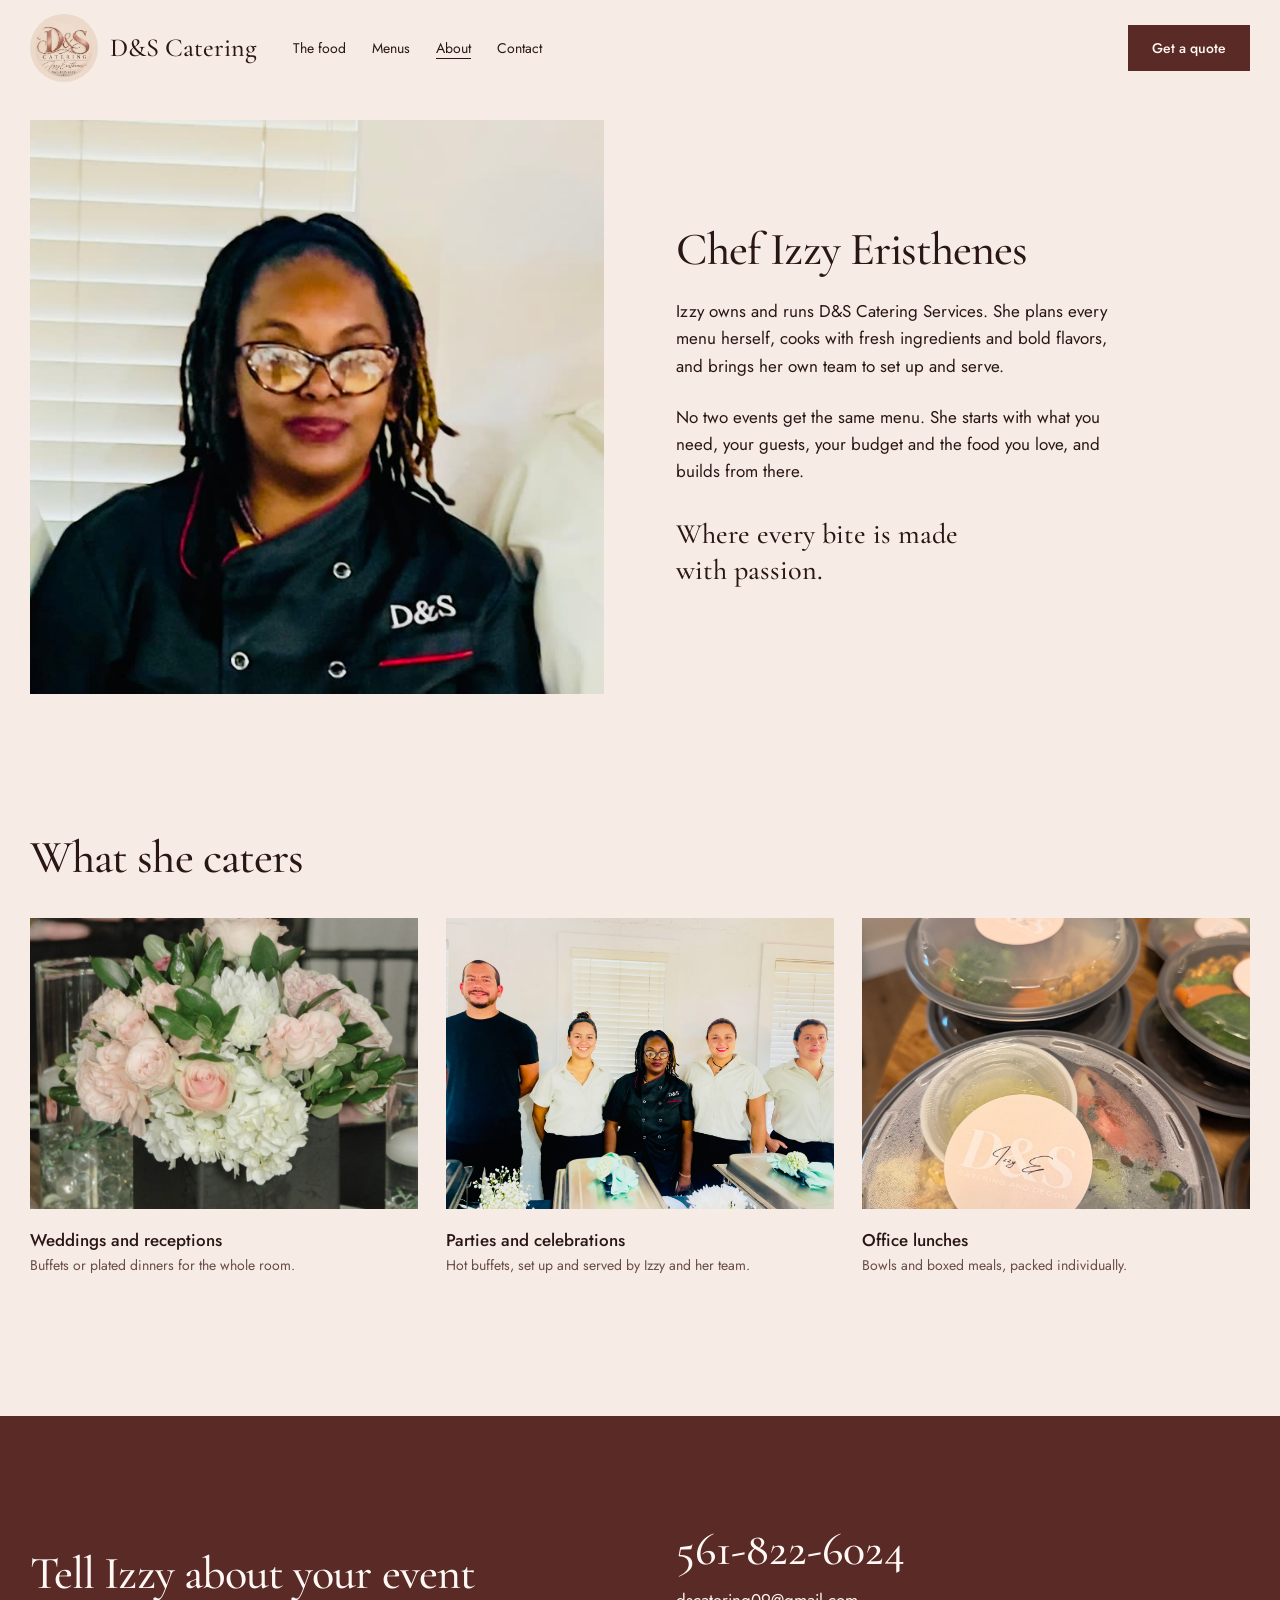
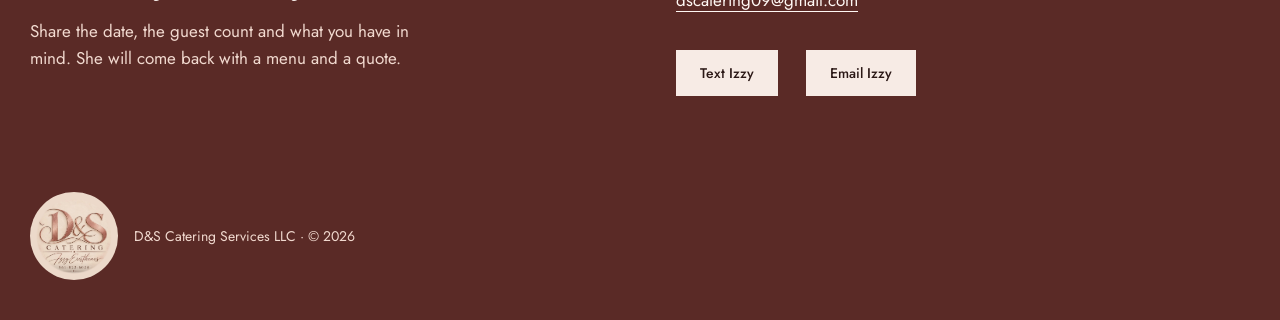
==== about.html @ 4a03cf9d "D&S Catering site draft Co-Authored-By: Claude Opus 5.5 <noreply@anthropic.com>" ====
<!doctype html>
<html lang="en">
<head>
<meta charset="utf-8">
<meta name="viewport" content="width=device-width, initial-scale=1">
<meta name="robots" content="noindex, nofollow">
<title>About Chef Izzy | D&amp;S Catering</title>
<meta name="description" content="Chef Izzy Eristhenes owns and runs D&amp;S Catering Services: weddings, parties and office lunches, each with its own menu.">
<meta property="og:title" content="About Chef Izzy | D&amp;S Catering">
<meta property="og:description" content="Chef Izzy Eristhenes owns and runs D&amp;S Catering Services.">
<meta property="og:image" content="img/team.jpg">
<link rel="icon" href="img/logo.jpg?v=2">
<link rel="preconnect" href="https://fonts.googleapis.com">
<link rel="preconnect" href="https://fonts.gstatic.com" crossorigin>
<link href="https://fonts.googleapis.com/css2?family=Cormorant+Garamond:wght@500&family=Jost:wght@400;500&display=swap" rel="stylesheet">
<link rel="stylesheet" href="site.css">
<script>document.documentElement.classList.add('js')</script>
</head>
<body>

<header class="nav">
  <div class="left">
    <a class="brand" href="index.html" aria-label="D&amp;S Catering home"><img src="img/logo.jpg?v=2" width="900" height="900" alt="D&amp;S Catering logo"><span>D&amp;S Catering</span></a>
    <nav class="links" aria-label="Main">
      <a class="wide" href="index.html#food">The food</a>
      <a href="index.html#menus">Menus</a>
      <a href="about.html" aria-current="page">About</a>
      <a class="wide" href="#contact">Contact</a>
    </nav>
  </div>
  <a class="btn" href="#contact">Get a quote</a>
</header>

<main id="top">
  <section class="who" aria-labelledby="who-h">
    <img class="portrait rise" src="img/izzy.jpg" width="700" height="700" alt="Chef Izzy Eristhenes in her black D&amp;S chef coat">
    <div class="copy">
      <h1 id="who-h" class="rise">Chef Izzy Eristhenes</h1>
      <p class="rise">Izzy owns and runs D&amp;S Catering Services. She plans every menu herself, cooks with fresh ingredients and bold flavors, and brings her own team to set up and serve.</p>
      <p class="rise">No two events get the same menu. She starts with what you need, your guests, your budget and the food you love, and builds from there.</p>
      <p class="motto rise">Where every bite is made with passion.</p>
    </div>
  </section>

  <section class="caters" aria-labelledby="caters-h">
    <h2 id="caters-h" class="rise">What she caters</h2>
    <div class="kinds">
      <figure class="rise">
        <img src="img/centerpiece.jpg" width="948" height="1264" alt="Pink and white flower centerpiece on a reception table" loading="lazy">
        <figcaption><span class="name">Weddings and receptions</span><span class="line">Buffets or plated dinners for the whole room.</span></figcaption>
      </figure>
      <figure class="rise">
        <img src="img/team.jpg" width="1600" height="1130" alt="Chef Izzy with four servers at a buffet" loading="lazy">
        <figcaption><span class="name">Parties and celebrations</span><span class="line">Hot buffets, set up and served by Izzy and her team.</span></figcaption>
      </figure>
      <figure class="rise">
        <img src="img/meal-boxes.jpg" width="1200" height="1600" alt="Individually packed meal bowls with D&amp;S labels" loading="lazy">
        <figcaption><span class="name">Office lunches</span><span class="line">Bowls and boxed meals, packed individually.</span></figcaption>
      </figure>
    </div>
  </section>

  <section class="contact" id="contact" aria-labelledby="contact-h">
    <div class="row">
      <div>
        <h2 id="contact-h" class="rise">Tell Izzy about your event</h2>
        <p class="rise">Share the date, the guest count and what you have in mind. She will come back with a menu and a quote.</p>
      </div>
      <div class="side rise">
        <a class="tel" href="tel:+15618226024">561-822-6024</a>
        <a class="mail link" href="mailto:dscatering09@gmail.com">dscatering09@gmail.com</a>
        <div class="ctas">
          <a class="btn" href="sms:+15618226024">Text Izzy</a>
          <a class="btn" href="mailto:dscatering09@gmail.com?subject=Catering%20quote&amp;body=Hi%20Izzy%2C%0A%0AEvent%20date%3A%20%0AGuests%3A%20%0AWhat%20we%20have%20in%20mind%3A%20">Email Izzy</a>
        </div>
      </div>
    </div>
    <footer class="foot"><img src="img/logo.jpg?v=2" width="900" height="900" alt="D&amp;S Catering logo" loading="lazy"><span>D&amp;S Catering Services LLC &middot; &copy; 2026</span></footer>
  </section>
</main>

<script src="site.js"></script>
</body>
</html>
---- site.css ----
:root{
  --bg:#f7ebe5;--surface:#efdbd1;--ink:#2a1715;--muted:#684c45;--accent:#5a2a26;--accent-ink:#fff8f4;--rose:#8a4b3f;
  --display:"Cormorant Garamond",Georgia,serif;--text:"Jost",system-ui,sans-serif;
  --s1:14px;--s2:17px;--s3:clamp(24px,2.2vw,32px);--s4:clamp(34px,3.6vw,52px);
  --m:30px;--ease:cubic-bezier(.2,.7,.2,1);
}
*{box-sizing:border-box;margin:0;padding:0}
html{background:var(--bg);scroll-behavior:smooth}
body{background:var(--bg);color:var(--ink);font-family:var(--text);font-size:var(--s2);line-height:1.6;-webkit-font-smoothing:antialiased;overflow-x:clip}
img{display:block;max-width:100%}
a{color:inherit}
h1,h2{font-family:var(--display);font-weight:500;letter-spacing:-.02em;line-height:1.04;font-size:var(--s4)}
:focus-visible{outline:2px solid var(--rose);outline-offset:3px}
::selection{background:var(--accent);color:var(--accent-ink)}
.btn{display:inline-flex;align-items:center;justify-content:center;font:500 var(--s1)/1 var(--text);text-decoration:none;background:var(--accent);color:var(--accent-ink);padding:16px 24px;transition:transform .2s var(--ease),background .2s}
.btn:hover{background:#7a3c35}
.btn:active{transform:scale(.97)}
.link{text-decoration:underline;text-underline-offset:5px;transition:color .2s}
.link:hover{color:var(--rose)}

/* nav */
.nav{display:flex;justify-content:space-between;align-items:center;padding:14px var(--m);font-size:var(--s1)}
.nav .left{display:flex;align-items:center;gap:36px}
.brand{display:flex;align-items:center;gap:12px;text-decoration:none}
.brand img{width:68px;height:68px;border-radius:50%}
.brand span{font-family:var(--display);font-size:26px;font-weight:500}
.nav .links{display:flex;gap:26px}
.nav .links a{text-decoration:none}
.nav .links a:hover,.nav .links a[aria-current]{text-decoration:underline;text-underline-offset:5px}

/* home: hero */
.hero{display:grid;grid-template-columns:1fr 1fr;padding:0 var(--m) var(--m);height:calc(100svh - 88px);min-height:600px;max-height:860px}
.hero-copy{display:flex;flex-direction:column;justify-content:center;padding-right:150px}
.hero p{margin-top:24px;max-width:38ch}
.ctas{display:flex;align-items:center;gap:28px;margin-top:36px;flex-wrap:wrap}
.tel{font-family:var(--display);font-size:var(--s3);text-decoration:none;line-height:1;font-weight:500}
.shot{position:relative}
.frames{position:absolute;inset:0;overflow:hidden}
.frames img{position:absolute;inset:0;width:100%;height:100%;object-fit:cover;opacity:0;transition:opacity 1.6s ease}
.frames img.on{opacity:1}
.seal{position:absolute;left:-120px;bottom:56px;width:240px;height:240px;border-radius:50%;border:6px solid var(--bg);outline:1.5px solid var(--rose);outline-offset:-18px}

/* home: food */
.food{padding:140px var(--m) 0}
.top{display:flex;justify-content:space-between;align-items:end;gap:40px;margin-bottom:36px}
.top p{max-width:44ch}
.mosaic{display:grid;grid-template-columns:2fr 1fr 1fr 1fr;grid-template-rows:1fr 1fr;gap:12px;height:min(82vh,760px)}
.mosaic div{overflow:hidden}
.mosaic .big{grid-row:1/3}
.mosaic img{width:100%;height:100%;object-fit:cover;transition:transform .6s var(--ease)}
.mosaic div:hover img{transform:scale(1.04)}

/* home: menus */
.menus{margin-top:140px;padding:120px var(--m);background:var(--surface)}
.cards{display:grid;grid-template-columns:repeat(3,1fr);gap:28px}
.card{display:block;text-decoration:none}
.card .sheet{display:block;overflow:hidden;aspect-ratio:10/13}
.card img{width:100%;height:100%;object-fit:cover;object-position:top;transition:transform .6s var(--ease)}
.card:hover img{transform:scale(1.02)}
.card .name{display:block;margin-top:18px;font-weight:500}
.card .price{display:block;color:var(--muted);font-size:var(--s1)}
.ask{margin-top:56px;font-family:var(--display);font-size:var(--s3);line-height:1.25;font-weight:500;max-width:30ch}
.ask + .btn{margin-top:24px}

/* about */
.who{display:grid;grid-template-columns:1fr 1fr;gap:72px;align-items:center;padding:24px var(--m) 0}
.who .portrait{width:100%;height:auto;aspect-ratio:1;object-fit:cover}
.who p{margin-top:24px;max-width:46ch}
.who .motto{font-family:var(--display);font-size:var(--s3);line-height:1.25;font-weight:500;margin-top:32px;max-width:24ch}
.caters{padding:140px var(--m)}
.caters h2{margin-bottom:36px}
.kinds{display:grid;grid-template-columns:repeat(3,1fr);gap:28px}
.kinds img{width:100%;height:auto;aspect-ratio:4/3;object-fit:cover}
.kinds .name{display:block;margin-top:18px;font-weight:500}
.kinds .line{display:block;color:var(--muted);font-size:var(--s1)}

/* contact */
.contact{background:var(--accent);color:var(--accent-ink);padding:110px var(--m) 40px}
.contact .row{display:grid;grid-template-columns:1fr 1fr;gap:72px;align-items:center}
.contact p{margin-top:20px;max-width:40ch;color:#f1d9cf}
.contact .tel{font-size:var(--s4);display:block}
.contact .mail{display:block;margin-top:14px;font-size:var(--s2)}
.contact .ctas .btn{background:var(--bg);color:var(--ink)}
.contact .ctas .btn:hover{background:#fff}
.foot{display:flex;align-items:center;gap:16px;margin-top:96px;font-size:var(--s1);color:#f1d9cf}
.foot img{width:88px;height:88px;border-radius:50%}

.js .rise{opacity:0;transform:translateY(24px);transition:opacity .8s var(--ease),transform .8s var(--ease)}
.js .rise.in{opacity:1;transform:none}

@media (max-width:900px){
  :root{--m:16px}
  .brand span,.nav .links .wide{display:none}
  .brand img{width:56px;height:56px}
  .nav .left{gap:18px}
  .nav .links{gap:18px}
  .nav .btn{padding:14px 16px}
  .hero{display:flex;flex-direction:column-reverse;height:auto;min-height:0;max-height:none;padding-bottom:0}
  .shot{aspect-ratio:4/5;max-height:56svh;width:100%}
  .seal{left:16px;bottom:-84px;width:168px;height:168px;border-width:5px;outline-offset:-14px}
  .hero-copy{padding:116px 0 0}
  .food{padding-top:96px}
  .top{display:block}
  .top p{margin-top:16px}
  .mosaic{grid-template-columns:1fr 1fr;grid-template-rows:auto;height:auto;gap:8px}
  .mosaic .big{grid-row:auto;grid-column:1/3;aspect-ratio:4/3}
  .mosaic div{aspect-ratio:1}
  .menus{margin-top:96px;padding:88px var(--m)}
  .cards{grid-template-columns:1fr;gap:40px}
  .ask{margin-top:48px}
  .who{display:block;padding-top:8px}
  .who .copy{margin-top:36px}
  .caters{padding:96px var(--m)}
  .kinds{grid-template-columns:1fr;gap:36px}
  .contact{padding-top:88px}
  .contact .row{display:block}
  .contact .side{margin-top:40px}
  .foot{margin-top:72px}
}
@media (prefers-reduced-motion:reduce){
  html{scroll-behavior:auto}
  .frames img{transition:none}
  .js .rise{opacity:1;transform:none;transition:none}
}
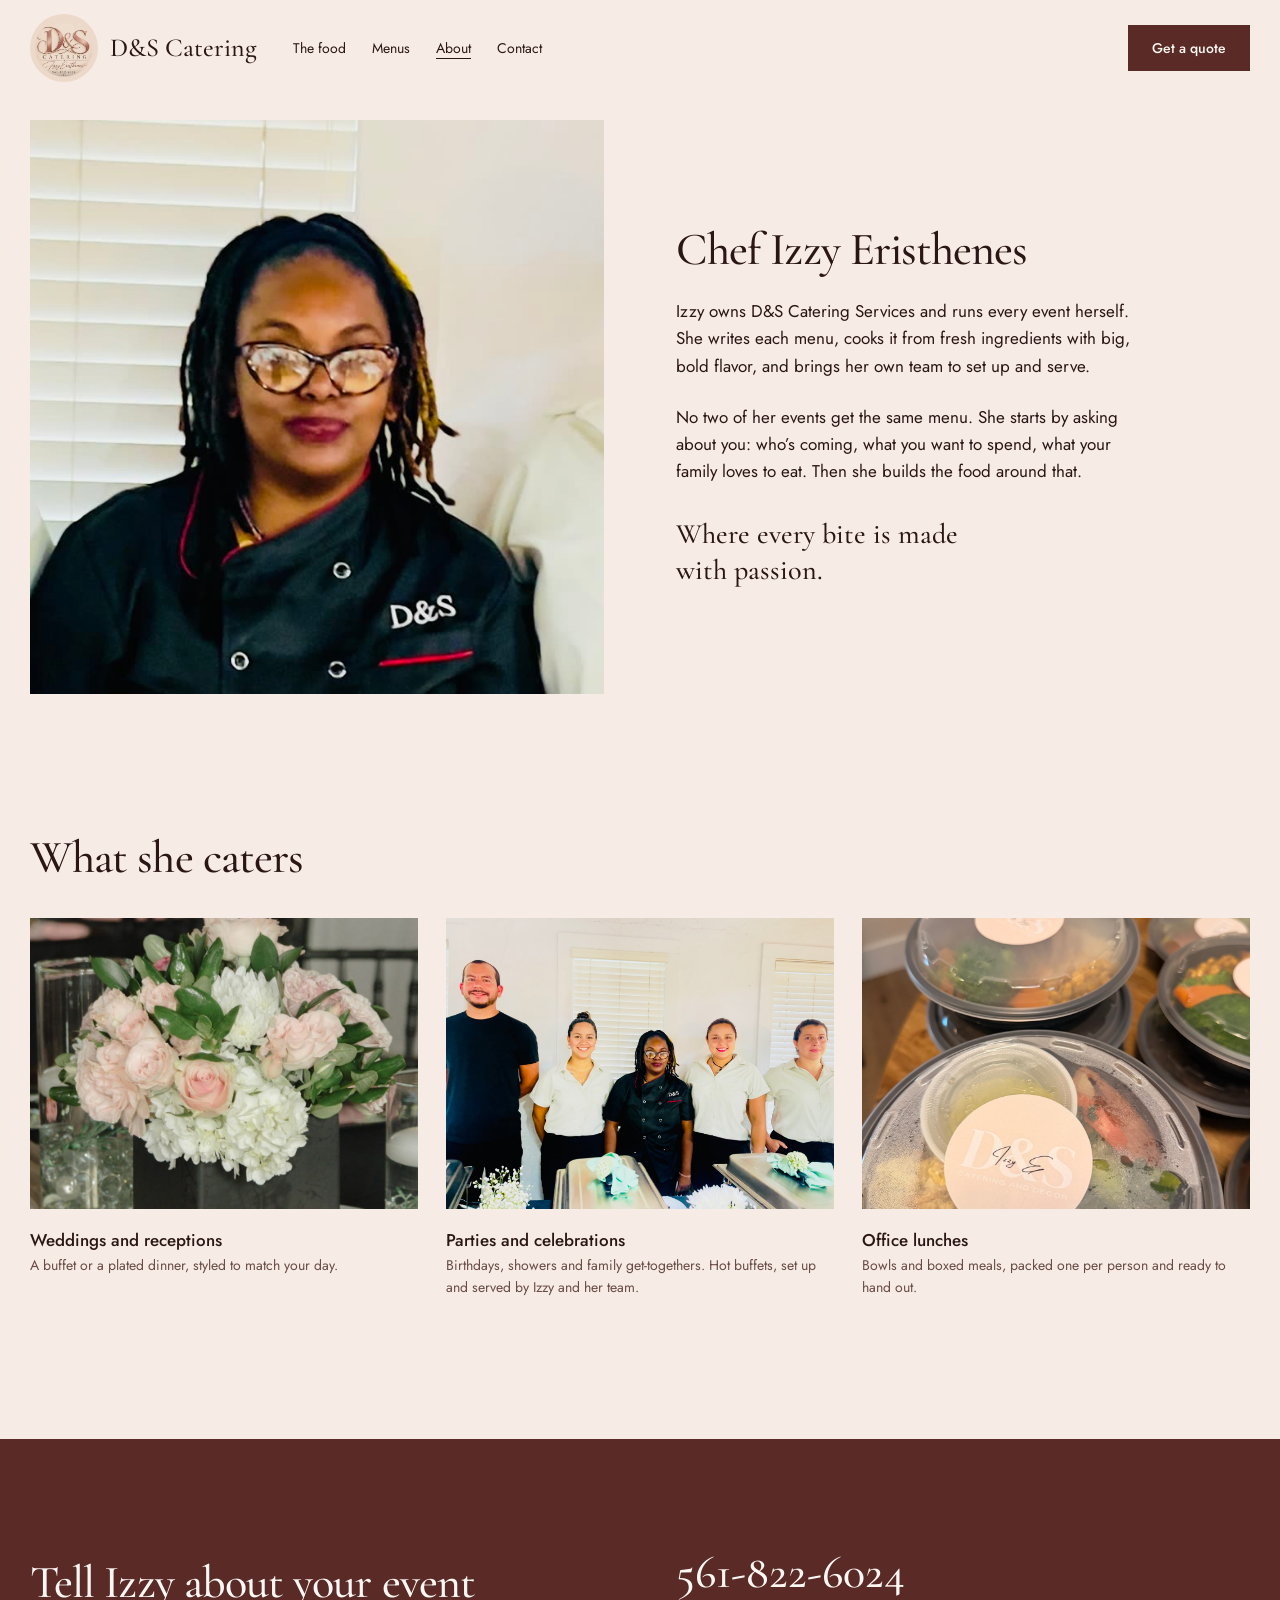
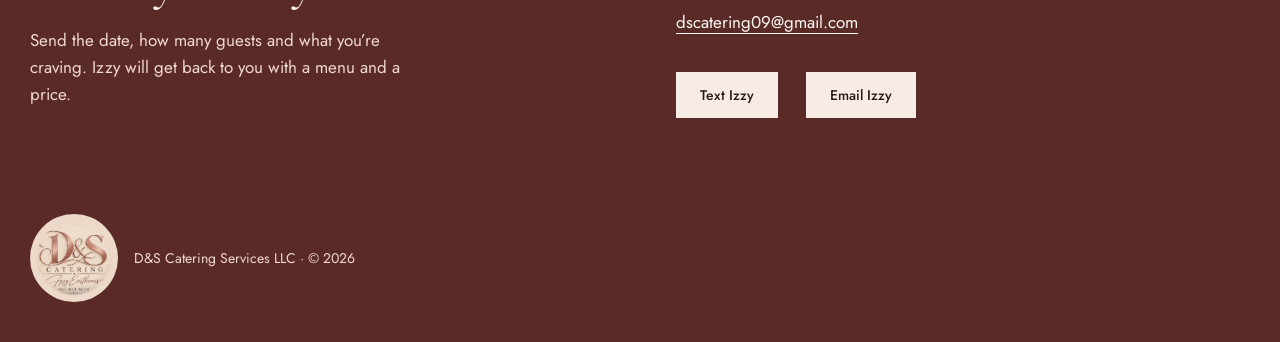
==== commit 6c25f2e0: "Launch prep: custom domain, indexable, sitemap, canonical, business schema Co-Authored-By: Claude Op" ====
--- a/about.html
+++ b/about.html
@@ -3,12 +3,14 @@
 <head>
 <meta charset="utf-8">
 <meta name="viewport" content="width=device-width, initial-scale=1">
-<meta name="robots" content="noindex, nofollow">
 <title>About Chef Izzy | D&amp;S Catering</title>
 <meta name="description" content="Chef Izzy Eristhenes owns and runs D&amp;S Catering Services: weddings, parties and office lunches, each with its own menu.">
 <meta property="og:title" content="About Chef Izzy | D&amp;S Catering">
 <meta property="og:description" content="Chef Izzy Eristhenes owns and runs D&amp;S Catering Services.">
-<meta property="og:image" content="img/team.jpg">
+<meta property="og:image" content="https://dscateringservices.com/img/team.jpg">
+<meta property="og:url" content="https://dscateringservices.com/about.html">
+<meta property="og:type" content="website">
+<link rel="canonical" href="https://dscateringservices.com/about.html">
 <link rel="icon" href="img/logo.jpg?v=2">
 <link rel="preconnect" href="https://fonts.googleapis.com">
 <link rel="preconnect" href="https://fonts.gstatic.com" crossorigin>
@@ -36,8 +38,8 @@
     <img class="portrait rise" src="img/izzy.jpg" width="700" height="700" alt="Chef Izzy Eristhenes in her black D&amp;S chef coat">
     <div class="copy">
       <h1 id="who-h" class="rise">Chef Izzy Eristhenes</h1>
-      <p class="rise">Izzy owns and runs D&amp;S Catering Services. She plans every menu herself, cooks with fresh ingredients and bold flavors, and brings her own team to set up and serve.</p>
-      <p class="rise">No two events get the same menu. She starts with what you need, your guests, your budget and the food you love, and builds from there.</p>
+      <p class="rise">Izzy owns D&amp;S Catering Services and runs every event herself. She writes each menu, cooks it from fresh ingredients with big, bold flavor, and brings her own team to set up and serve.</p>
+      <p class="rise">No two of her events get the same menu. She starts by asking about you: who&rsquo;s coming, what you want to spend, what your family loves to eat. Then she builds the food around that.</p>
       <p class="motto rise">Where every bite is made with passion.</p>
     </div>
   </section>
@@ -47,15 +49,15 @@
     <div class="kinds">
       <figure class="rise">
         <img src="img/centerpiece.jpg" width="948" height="1264" alt="Pink and white flower centerpiece on a reception table" loading="lazy">
-        <figcaption><span class="name">Weddings and receptions</span><span class="line">Buffets or plated dinners for the whole room.</span></figcaption>
+        <figcaption><span class="name">Weddings and receptions</span><span class="line">A buffet or a plated dinner, styled to match your day.</span></figcaption>
       </figure>
       <figure class="rise">
         <img src="img/team.jpg" width="1600" height="1130" alt="Chef Izzy with four servers at a buffet" loading="lazy">
-        <figcaption><span class="name">Parties and celebrations</span><span class="line">Hot buffets, set up and served by Izzy and her team.</span></figcaption>
+        <figcaption><span class="name">Parties and celebrations</span><span class="line">Birthdays, showers and family get-togethers. Hot buffets, set up and served by Izzy and her team.</span></figcaption>
       </figure>
       <figure class="rise">
         <img src="img/meal-boxes.jpg" width="1200" height="1600" alt="Individually packed meal bowls with D&amp;S labels" loading="lazy">
-        <figcaption><span class="name">Office lunches</span><span class="line">Bowls and boxed meals, packed individually.</span></figcaption>
+        <figcaption><span class="name">Office lunches</span><span class="line">Bowls and boxed meals, packed one per person and ready to hand out.</span></figcaption>
       </figure>
     </div>
   </section>
@@ -64,7 +66,7 @@
     <div class="row">
       <div>
         <h2 id="contact-h" class="rise">Tell Izzy about your event</h2>
-        <p class="rise">Share the date, the guest count and what you have in mind. She will come back with a menu and a quote.</p>
+        <p class="rise">Send the date, how many guests and what you&rsquo;re craving. Izzy will get back to you with a menu and a price.</p>
       </div>
       <div class="side rise">
         <a class="tel" href="tel:+15618226024">561-822-6024</a>
